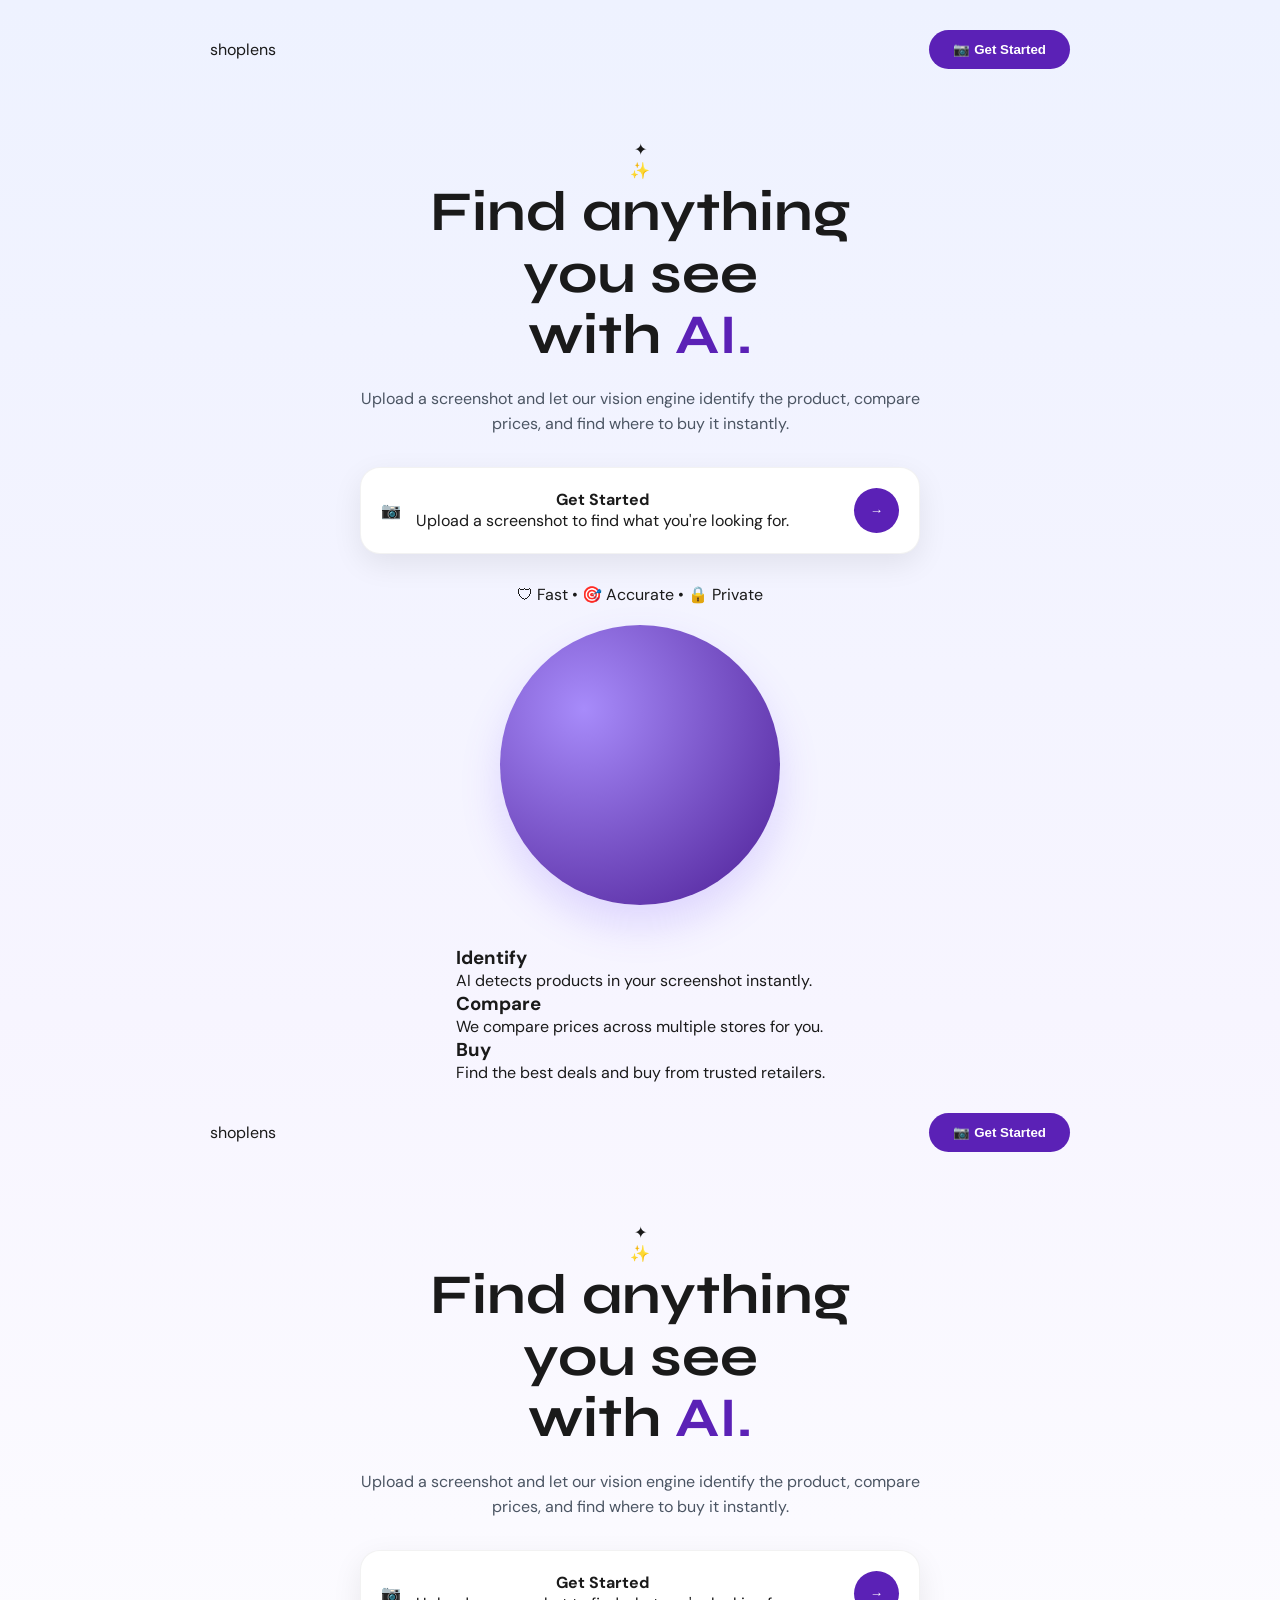
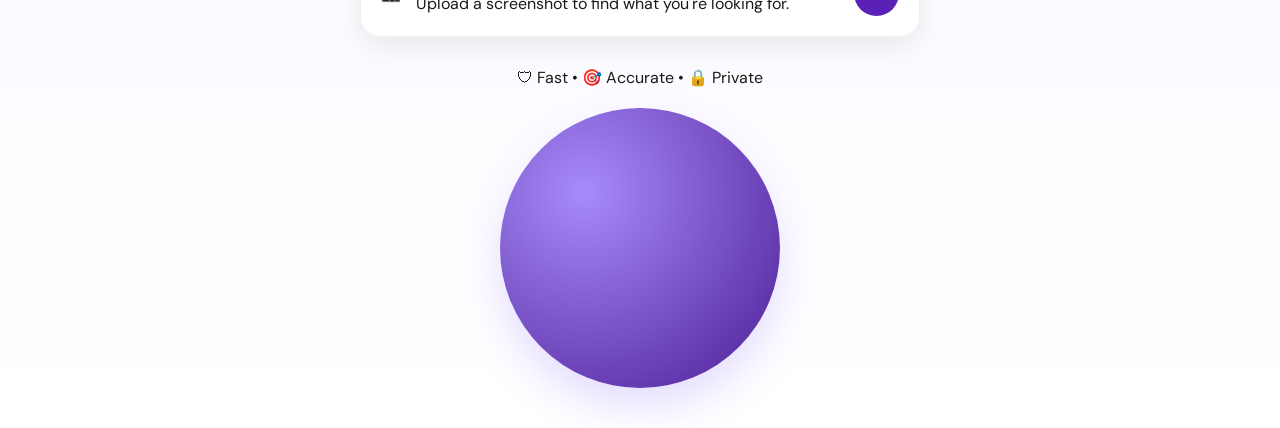
==== index.html @ 2a72f446 "Update index.html" ====
<!DOCTYPE html>
<html lang="en">
<head>
  <meta charset="UTF-8"/>
  <meta name="viewport" content="width=device-width, initial-scale=1.0"/>
  <title>Shoplens – Find Anything You See</title>
  <link rel="stylesheet" href="style.css"/>
  <link href="https://fonts.googleapis.com/css2?family=Syne:wght@700;800&family=DM+Sans:wght@400;500&display=swap" rel="stylesheet">
</head>
<body>

  <nav class="navbar">
    <div class="logo">shoplens</div>
    <button class="nav-btn">📷 Get Started</button>
  </nav>

  <section class="hero">
    <div class="sparkle sparkle-1">✦</div>
    <div class="sparkle sparkle-2">✨</div>

    <div class="hero-left">
      <h1 class="headline">
        Find anything<br>
        you see<br>
        with <span class="ai-text">AI.</span>
      </h1>
      <p class="subtext">
        Upload a screenshot and let our vision engine identify the product,
        compare prices, and find where to buy it instantly.
      </p>

      <div class="cta-card">
        <div class="cta-icon">📷</div>
        <div class="cta-words">
          <strong>Get Started</strong>
          <p>Upload a screenshot to find what you're looking for.</p>
        </div>
        <button class="arrow">→</button>
      </div>

      <div class="badges">
        <span>🛡 Fast</span> • <span>🎯 Accurate</span> • <span>🔒 Private</span>
      </div>
    </div>

    <div class="hero-right">
      <div class="orb"></div>
    </div>
  </section>

  <section class="features">
    <div class="feat">
      <h3>Identify</h3>
      <p>AI detects products in your screenshot instantly.</p>
    </div>
    <div class="feat">
      <h3>Compare</h3>
      <p>We compare prices across multiple stores for you.</p>
    </div>
    <div class="feat">
      <h3>Buy</h3>
      <p>Find the best deals and buy from trusted retailers.</p>
    </div>
  </section>

</body>
</html>
<!DOCTYPE html>
<html lang="en">
<head>
  <meta charset="UTF-8"/>
  <meta name="viewport" content="width=device-width, initial-scale=1.0"/>
  <title>Shoplens – Find Anything You See</title>
  <link rel="stylesheet" href="style.css"/>
  <!-- Google Fonts import -->
  <link href="https://fonts.googleapis.com/css2?family=Syne:wght@700;800&family=DM+Sans:wght@400;500&display=swap" rel="stylesheet">
</head>
<body>

  <nav class="navbar">
    <div class="logo">shoplens</div>
    <button class="nav-btn">📷 Get Started</button>
  </nav>

  <section class="hero">
    <!-- Sparkle elements -->
    <div class="sparkle sparkle-1">✦</div>
    <div class="sparkle sparkle-2">✨</div>

    <div class="hero-left">
      <h1 class="headline">
        Find anything<br>you see<br>with <span class="ai-text">AI.</span>
      </h1>
      <p class="subtext">
        Upload a screenshot and let our vision engine identify the product,
        compare prices, and find where to buy it instantly.
      </p>

      <div class="cta-card">
        <div class="cta-icon">📷</div>
        <div class="cta-words">
          <strong>Get Started</strong>
          <p>Upload a screenshot to find what you're looking for.</p>
        </div>
        <button class="arrow">→</button>
      </div>

      <div class="badges">
        <span>🛡 Fast</span> • <span>🎯 Accurate</span> • <span>🔒 Private</span>
      </div>
    </div>

    <div class="hero-right">
      <div class="orb"></div>
    </div>
  </section>
</body>
</html>
---- style.css ----
/* RESET */
* { margin: 0; padding: 0; box-sizing: border-box; }

body {
  font-family: 'DM Sans', sans-serif;
  /* This specific gradient matches the light, soft look from your original image */
  background: linear-gradient(180deg, #eef2ff 0%, #f7f5ff 50%, #ffffff 100%);
  color: #1a1a1a;
  min-height: 100vh;
  display: flex;
  flex-direction: column;
  align-items: center;
}

/* NAVBAR */
.navbar {
  display: flex;
  justify-content: space-between;
  align-items: center;
  width: 100%;
  max-width: 900px;
  padding: 30px 20px;
}

.nav-btn {
  background: #5b21b6;
  color: white;
  padding: 12px 24px;
  border-radius: 50px;
  border: none;
  font-weight: 600;
  cursor: pointer;
}

/* HERO SECTION - Vertical stack to match your original layout */
.hero {
  display: flex;
  flex-direction: column;
  align-items: center;
  text-align: center;
  max-width: 600px;
  padding: 40px 20px;
}

.headline { font-family: 'Syne', sans-serif; font-size: 56px; line-height: 1.1; margin-bottom: 20px; }
.ai-text { color: #5b21b6; }
.subtext { color: #4b5563; margin-bottom: 30px; line-height: 1.6; }

/* CTA CARD - The white glassmorphism look */
.cta-card {
  background: white;
  padding: 20px;
  border-radius: 20px;
  display: flex;
  align-items: center;
  gap: 15px;
  box-shadow: 0 10px 30px rgba(0,0,0,0.08);
  border: 1px solid rgba(0,0,0,0.05);
  margin-bottom: 30px;
  width: 100%;
}

.arrow {
  margin-left: auto;
  background: #5b21b6;
  color: white;
  width: 45px;
  height: 45px;
  border-radius: 50%;
  border: none;
  cursor: pointer;
}

/* ORB - Centered below content */
.hero-right {
  display: flex;
  justify-content: center;
  margin-top: 20px;
}

.orb {
  width: 280px;
  height: 280px;
  background: radial-gradient(circle at 30% 30%, #a78bfa, #4c1d95);
  border-radius: 50%;
  box-shadow: 0 20px 40px rgba(124, 92, 252, 0.2);
  animation: float 4s ease-in-out infinite;
}

@keyframes float {
  0% { transform: translateY(0px); }
  50% { transform: translateY(-15px); }
  100% { transform: translateY(0px); }
}
---- style.css ----
/* RESET */
* { margin: 0; padding: 0; box-sizing: border-box; }

body {
  font-family: 'DM Sans', sans-serif;
  /* This specific gradient matches the light, soft look from your original image */
  background: linear-gradient(180deg, #eef2ff 0%, #f7f5ff 50%, #ffffff 100%);
  color: #1a1a1a;
  min-height: 100vh;
  display: flex;
  flex-direction: column;
  align-items: center;
}

/* NAVBAR */
.navbar {
  display: flex;
  justify-content: space-between;
  align-items: center;
  width: 100%;
  max-width: 900px;
  padding: 30px 20px;
}

.nav-btn {
  background: #5b21b6;
  color: white;
  padding: 12px 24px;
  border-radius: 50px;
  border: none;
  font-weight: 600;
  cursor: pointer;
}

/* HERO SECTION - Vertical stack to match your original layout */
.hero {
  display: flex;
  flex-direction: column;
  align-items: center;
  text-align: center;
  max-width: 600px;
  padding: 40px 20px;
}

.headline { font-family: 'Syne', sans-serif; font-size: 56px; line-height: 1.1; margin-bottom: 20px; }
.ai-text { color: #5b21b6; }
.subtext { color: #4b5563; margin-bottom: 30px; line-height: 1.6; }

/* CTA CARD - The white glassmorphism look */
.cta-card {
  background: white;
  padding: 20px;
  border-radius: 20px;
  display: flex;
  align-items: center;
  gap: 15px;
  box-shadow: 0 10px 30px rgba(0,0,0,0.08);
  border: 1px solid rgba(0,0,0,0.05);
  margin-bottom: 30px;
  width: 100%;
}

.arrow {
  margin-left: auto;
  background: #5b21b6;
  color: white;
  width: 45px;
  height: 45px;
  border-radius: 50%;
  border: none;
  cursor: pointer;
}

/* ORB - Centered below content */
.hero-right {
  display: flex;
  justify-content: center;
  margin-top: 20px;
}

.orb {
  width: 280px;
  height: 280px;
  background: radial-gradient(circle at 30% 30%, #a78bfa, #4c1d95);
  border-radius: 50%;
  box-shadow: 0 20px 40px rgba(124, 92, 252, 0.2);
  animation: float 4s ease-in-out infinite;
}

@keyframes float {
  0% { transform: translateY(0px); }
  50% { transform: translateY(-15px); }
  100% { transform: translateY(0px); }
}
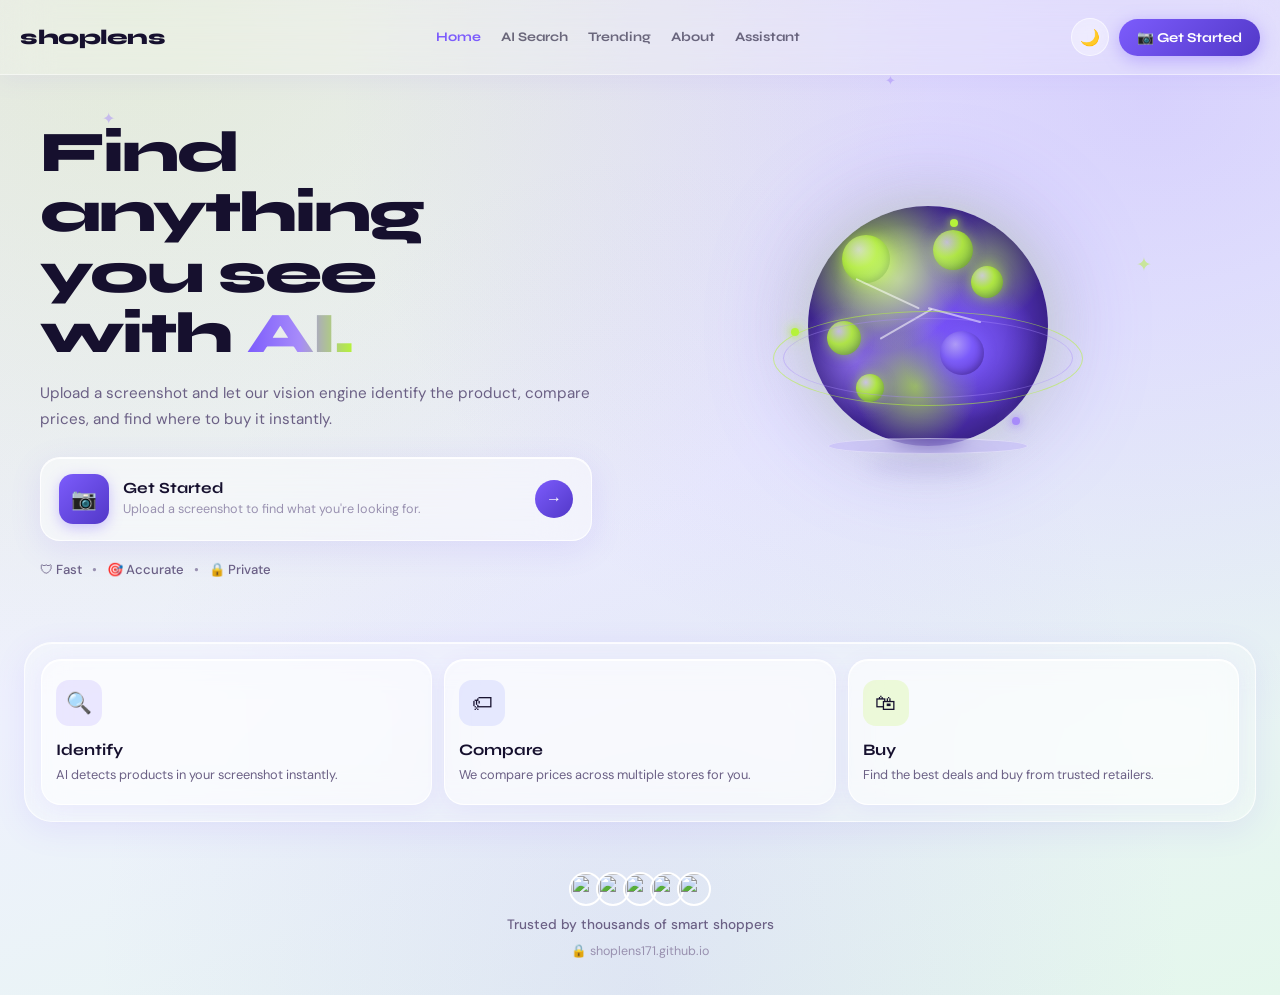
==== commit c0f958c6: "Update index.html" ====
--- a/index.html
+++ b/index.html
@@ -1,118 +1,111 @@
 <!DOCTYPE html>
-<html lang="en">
+<html lang="en" data-theme="light">
 <head>
   <meta charset="UTF-8"/>
   <meta name="viewport" content="width=device-width, initial-scale=1.0"/>
   <title>Shoplens – Find Anything You See</title>
   <link rel="stylesheet" href="style.css"/>
+  <link rel="preconnect" href="https://fonts.googleapis.com">
+  <link rel="preconnect" href="https://fonts.gstatic.com" crossorigin>
   <link href="https://fonts.googleapis.com/css2?family=Syne:wght@700;800&family=DM+Sans:wght@400;500&display=swap" rel="stylesheet">
 </head>
 <body>
+  <div class="sparkle s1">✦</div>
+  <div class="sparkle s2">✦</div>
+  <div class="sparkle s3">+</div>
+  <div class="sparkle s4">✦</div>
 
   <nav class="navbar">
     <div class="logo">shoplens</div>
-    <button class="nav-btn">📷 Get Started</button>
+    <div class="nav-links">
+      <a href="index.html" class="nav-link active">Home</a>
+      <a href="search.html" class="nav-link">AI Search</a>
+      <a href="trending.html" class="nav-link">Trending</a>
+      <a href="about.html" class="nav-link">About</a>
+      <a href="assistant.html" class="nav-link">Assistant</a>
+    </div>
+    <div class="nav-right">
+      <button class="theme-btn" onclick="toggleTheme()">🌙</button>
+      <button class="nav-btn">📷 Get Started</button>
+    </div>
   </nav>
 
   <section class="hero">
-    <div class="sparkle sparkle-1">✦</div>
-    <div class="sparkle sparkle-2">✨</div>
-
     <div class="hero-left">
       <h1 class="headline">
-        Find anything<br>
-        you see<br>
-        with <span class="ai-text">AI.</span>
+        Find anything<br>you see<br>with <span class="ai-text">AI.</span>
       </h1>
-      <p class="subtext">
-        Upload a screenshot and let our vision engine identify the product,
-        compare prices, and find where to buy it instantly.
-      </p>
-
+      <p class="subtext">Upload a screenshot and let our vision engine identify the product, compare prices, and find where to buy it instantly.</p>
       <div class="cta-card">
         <div class="cta-icon">📷</div>
         <div class="cta-words">
           <strong>Get Started</strong>
-          <p>Upload a screenshot to find what you're looking for.</p>
+          <span>Upload a screenshot to find what you're looking for.</span>
         </div>
         <button class="arrow">→</button>
       </div>
-
       <div class="badges">
-        <span>🛡 Fast</span> • <span>🎯 Accurate</span> • <span>🔒 Private</span>
+        <span>🛡 Fast</span><span class="dot">•</span>
+        <span>🎯 Accurate</span><span class="dot">•</span>
+        <span>🔒 Private</span>
       </div>
     </div>
-
     <div class="hero-right">
-      <div class="orb"></div>
+      <div class="orb-wrap">
+        <div class="orb">
+          <div class="bubble b1"></div>
+          <div class="bubble b2"></div>
+          <div class="bubble b3"></div>
+          <div class="bubble b4"></div>
+          <div class="bubble b5"></div>
+          <div class="bubble b6"></div>
+          <div class="web w1"></div>
+          <div class="web w2"></div>
+          <div class="web w3"></div>
+          <div class="shine"></div>
+        </div>
+        <div class="ring-wrap">
+          <div class="orb-ring r1"></div>
+          <div class="orb-ring r2"></div>
+        </div>
+        <div class="gdot gd1"></div>
+        <div class="gdot gd2"></div>
+        <div class="gdot gd3"></div>
+        <div class="platform"></div>
+        <div class="plat-shadow"></div>
+      </div>
     </div>
   </section>
 
   <section class="features">
     <div class="feat">
+      <div class="feat-icon purple">🔍</div>
       <h3>Identify</h3>
       <p>AI detects products in your screenshot instantly.</p>
     </div>
     <div class="feat">
+      <div class="feat-icon blue">🏷</div>
       <h3>Compare</h3>
       <p>We compare prices across multiple stores for you.</p>
     </div>
     <div class="feat">
+      <div class="feat-icon green">🛍</div>
       <h3>Buy</h3>
       <p>Find the best deals and buy from trusted retailers.</p>
     </div>
   </section>
 
+  <footer class="footer">
+    <div class="avatars">
+      <img src="https://i.pravatar.cc/40?img=1"/>
+      <img src="https://i.pravatar.cc/40?img=2"/>
+      <img src="https://i.pravatar.cc/40?img=3"/>
+      <img src="https://i.pravatar.cc/40?img=4"/>
+      <img src="https://i.pravatar.cc/40?img=5"/>
+    </div>
+    <p>Trusted by thousands of smart shoppers</p>
+    <span class="footer-link">🔒 shoplens171.github.io</span>
+  </footer>
+  <script src="script.js"></script>
 </body>
 </html>
-<!DOCTYPE html>
-<html lang="en">
-<head>
-  <meta charset="UTF-8"/>
-  <meta name="viewport" content="width=device-width, initial-scale=1.0"/>
-  <title>Shoplens – Find Anything You See</title>
-  <link rel="stylesheet" href="style.css"/>
-  <!-- Google Fonts import -->
-  <link href="https://fonts.googleapis.com/css2?family=Syne:wght@700;800&family=DM+Sans:wght@400;500&display=swap" rel="stylesheet">
-</head>
-<body>
-
-  <nav class="navbar">
-    <div class="logo">shoplens</div>
-    <button class="nav-btn">📷 Get Started</button>
-  </nav>
-
-  <section class="hero">
-    <!-- Sparkle elements -->
-    <div class="sparkle sparkle-1">✦</div>
-    <div class="sparkle sparkle-2">✨</div>
-
-    <div class="hero-left">
-      <h1 class="headline">
-        Find anything<br>you see<br>with <span class="ai-text">AI.</span>
-      </h1>
-      <p class="subtext">
-        Upload a screenshot and let our vision engine identify the product,
-        compare prices, and find where to buy it instantly.
-      </p>
-
-      <div class="cta-card">
-        <div class="cta-icon">📷</div>
-        <div class="cta-words">
-          <strong>Get Started</strong>
-          <p>Upload a screenshot to find what you're looking for.</p>
-        </div>
-        <button class="arrow">→</button>
-      </div>
-
-      <div class="badges">
-        <span>🛡 Fast</span> • <span>🎯 Accurate</span> • <span>🔒 Private</span>
-      </div>
-    </div>
-
-    <div class="hero-right">
-      <div class="orb"></div>
-    </div>
-  </section>
-</body>
-</html>
--- a/style.css
+++ b/style.css
@@ -1,94 +1,663 @@
-/* RESET */
-* { margin: 0; padding: 0; box-sizing: border-box; }
+*, *::before, *::after { box-sizing: border-box; margin: 0; padding: 0; }
+
+:root {
+  --purple: #7c5cfc;
+  --purple-dark: #5238c8;
+  --purple-light: #a78bfa;
+  --green: #b5f23a;
+  --text: #16102e;
+  --muted: #6b6085;
+  --light: #9991b0;
+  --display: 'Syne', sans-serif;
+  --body: 'DM Sans', sans-serif;
+}
+
+html, body {
+  width: 100%;
+  min-height: 100vh;
+  font-family: var(--body);
+  color: var(--text);
+  overflow-x: hidden;
+}
 
 body {
-  font-family: 'DM Sans', sans-serif;
-  /* This specific gradient matches the light, soft look from your original image */
-  background: linear-gradient(180deg, #eef2ff 0%, #f7f5ff 50%, #ffffff 100%);
-  color: #1a1a1a;
-  min-height: 100vh;
+  background:
+    radial-gradient(ellipse at 10% 0%, rgba(181,242,58,0.18) 0%, transparent 50%),
+    radial-gradient(ellipse at 90% 10%, rgba(124,92,252,0.2) 0%, transparent 50%),
+    radial-gradient(ellipse at 50% 100%, rgba(167,139,250,0.15) 0%, transparent 60%),
+    linear-gradient(160deg, #ede8fc 0%, #eef1fd 50%, #e4f7ec 100%);
+}
+
+.sparkle {
+  position: fixed;
+  color: var(--purple-light);
+  font-size: 1.2rem;
+  opacity: 0.5;
+  animation: twinkle 3s ease-in-out infinite;
+  pointer-events: none;
+  z-index: 0;
+}
+.s1 { top: 12%; left: 8%; font-size: 1rem; }
+.s2 { top: 28%; right: 10%; animation-delay: 0.8s; color: var(--green); }
+.s3 { top: 55%; left: 5%; animation-delay: 1.5s; font-size: 1.5rem; }
+.s4 { top: 8%; right: 30%; animation-delay: 2s; font-size: 0.8rem; }
+
+.navbar {
+  display: flex;
+  justify-content: space-between;
+  align-items: center;
+  padding: 18px 20px;
+  position: sticky;
+  top: 0;
+  z-index: 100;
+  background: rgba(255,255,255,0.2);
+  border-bottom: 1px solid rgba(255,255,255,0.5);
+  backdrop-filter: blur(24px);
+  -webkit-backdrop-filter: blur(24px);
+  box-shadow: 0 4px 24px rgba(124,92,252,0.08);
+}
+
+.logo {
+  font-family: var(--display);
+  font-weight: 800;
+  font-size: 1.3rem;
+  letter-spacing: -0.5px;
+  color: var(--text);
+}
+
+.nav-links {
+  display: none;
+  gap: 20px;
+  align-items: center;
+}
+
+.nav-link {
+  font-family: var(--display);
+  font-size: 0.82rem;
+  font-weight: 700;
+  color: var(--text);
+  text-decoration: none;
+  opacity: 0.6;
+  transition: opacity 0.2s;
+}
+.nav-link:hover, .nav-link.active { opacity: 1; color: var(--purple); }
+
+.nav-right {
+  display: flex;
+  align-items: center;
+  gap: 10px;
+}
+
+.theme-btn {
+  background: rgba(255,255,255,0.3);
+  border: 1.5px solid rgba(255,255,255,0.6);
+  border-radius: 50%;
+  width: 38px;
+  height: 38px;
+  font-size: 1rem;
+  cursor: pointer;
+  backdrop-filter: blur(10px);
+  transition: transform 0.2s;
+}
+.theme-btn:hover { transform: scale(1.1); }
+
+.nav-btn {
+  font-family: var(--display);
+  font-weight: 700;
+  font-size: 0.85rem;
+  padding: 10px 18px;
+  border: none;
+  border-radius: 50px;
+  background: linear-gradient(135deg, var(--purple), var(--purple-dark));
+  color: #fff;
+  cursor: pointer;
+  box-shadow: 0 4px 18px rgba(124,92,252,0.4);
+  transition: transform 0.2s;
+  white-space: nowrap;
+}
+.nav-btn:hover { transform: translateY(-2px); }
+
+.hero {
   display: flex;
   flex-direction: column;
   align-items: center;
-}
-
-/* NAVBAR */
-.navbar {
-  display: flex;
-  justify-content: space-between;
-  align-items: center;
+  padding: 32px 20px 20px;
+  position: relative;
+  z-index: 1;
+}
+
+.hero-left { width: 100%; text-align: left; z-index: 2; }
+
+.headline {
+  font-family: var(--display);
+  font-weight: 800;
+  font-size: 2.8rem;
+  line-height: 1.05;
+  letter-spacing: -2px;
+  margin-bottom: 16px;
+  color: var(--text);
+}
+
+.ai-text {
+  background: linear-gradient(90deg, #7c5cfc 0%, #a78bfa 50%, #b5f23a 100%);
+  -webkit-background-clip: text;
+  -webkit-text-fill-color: transparent;
+  background-clip: text;
+}
+
+.subtext {
+  font-size: 0.95rem;
+  line-height: 1.7;
+  color: var(--muted);
+  margin-bottom: 24px;
+}
+
+.cta-card {
+  display: flex;
+  align-items: center;
+  gap: 14px;
+  background: rgba(255,255,255,0.45);
+  border: 1.5px solid rgba(255,255,255,0.8);
+  border-radius: 20px;
+  padding: 16px 18px;
+  margin-bottom: 20px;
+  backdrop-filter: blur(24px);
+  -webkit-backdrop-filter: blur(24px);
+  box-shadow: 0 8px 32px rgba(124,92,252,0.12), inset 0 1px 0 rgba(255,255,255,0.9);
+  cursor: pointer;
+  transition: transform 0.2s;
+}
+.cta-card:hover { transform: translateY(-3px); }
+
+.cta-icon {
+  width: 50px;
+  height: 50px;
+  border-radius: 14px;
+  background: linear-gradient(135deg, var(--purple), var(--purple-dark));
+  display: flex;
+  align-items: center;
+  justify-content: center;
+  font-size: 1.3rem;
+  flex-shrink: 0;
+  box-shadow: 0 4px 14px rgba(124,92,252,0.35);
+}
+
+.cta-words { flex: 1; display: flex; flex-direction: column; gap: 3px; }
+.cta-words strong { font-family: var(--display); font-size: 0.97rem; font-weight: 700; color: var(--text); }
+.cta-words span { font-size: 0.79rem; color: var(--light); line-height: 1.4; }
+
+.arrow {
+  width: 38px; height: 38px;
+  border-radius: 50%;
+  background: linear-gradient(135deg, var(--purple), var(--purple-dark));
+  border: none; color: #fff; font-size: 1rem;
+  cursor: pointer; flex-shrink: 0;
+}
+
+.badges {
+  display: flex;
+  align-items: center;
+  gap: 10px;
+  font-size: 0.82rem;
+  color: var(--muted);
+  font-weight: 500;
+  margin-bottom: 32px;
+}
+.badges .dot { color: var(--light); }
+
+.hero-right {
   width: 100%;
+  display: flex;
+  justify-content: center;
+  align-items: center;
+  margin: 8px 0;
+}
+
+.orb-wrap {
+  position: relative;
+  width: 220px;
+  height: 260px;
+  display: flex;
+  flex-direction: column;
+  align-items: center;
+  animation: float 4s ease-in-out infinite;
+  perspective: 600px;
+}
+
+.orb {
+  width: 200px; height: 200px;
+  border-radius: 50%;
+  position: relative;
+  background:
+    radial-gradient(circle at 30% 25%, rgba(181,242,58,0.95) 0%, transparent 35%),
+    radial-gradient(circle at 68% 60%, rgba(124,92,252,0.9) 0%, transparent 32%),
+    radial-gradient(circle at 45% 75%, rgba(181,242,58,0.7) 0%, transparent 28%),
+    radial-gradient(circle at 20% 65%, rgba(167,139,250,0.6) 0%, transparent 25%),
+    radial-gradient(circle at 75% 25%, rgba(181,242,58,0.5) 0%, transparent 22%),
+    radial-gradient(circle at 50% 50%, #7a4fff 0%, #2a1570 100%);
+  box-shadow: 0 0 60px rgba(181,242,58,0.3), 0 0 100px rgba(124,92,252,0.4), inset 0 0 40px rgba(0,0,0,0.2);
+  overflow: hidden;
+  flex-shrink: 0;
+}
+
+.shine {
+  position: absolute;
+  width: 55%; height: 45%;
+  border-radius: 50%;
+  background: radial-gradient(ellipse, rgba(255,255,255,0.35) 0%, transparent 70%);
+  top: 8%; left: 10%;
+  transform: rotate(-20deg);
+}
+
+.bubble {
+  position: absolute;
+  border-radius: 50%;
+  background: radial-gradient(circle at 35% 30%, rgba(255,255,255,0.6), rgba(181,242,58,0.9) 40%, rgba(120,200,40,0.7));
+  box-shadow: inset -2px -2px 6px rgba(0,0,0,0.15), 0 0 12px rgba(181,242,58,0.5);
+}
+.b1 { width: 48px; height: 48px; top: 12%; left: 14%; }
+.b2 { width: 40px; height: 40px; top: 10%; left: 52%; }
+.b3 { width: 34px; height: 34px; top: 48%; left: 8%; }
+.b4 { width: 44px; height: 44px; top: 52%; left: 55%; background: radial-gradient(circle at 35% 30%, rgba(255,255,255,0.4), rgba(124,92,252,0.8) 40%, rgba(80,40,180,0.7)); box-shadow: inset -2px -2px 6px rgba(0,0,0,0.2), 0 0 12px rgba(124,92,252,0.5); }
+.b5 { width: 28px; height: 28px; top: 70%; left: 20%; }
+.b6 { width: 32px; height: 32px; top: 25%; left: 68%; }
+
+.web { position: absolute; background: rgba(255,255,255,0.55); height: 1.5px; transform-origin: left center; border-radius: 2px; }
+.w1 { width: 70px; top: 30%; left: 20%; transform: rotate(25deg); }
+.w2 { width: 60px; top: 55%; left: 30%; transform: rotate(-30deg); }
+.w3 { width: 55px; top: 42%; left: 50%; transform: rotate(15deg); }
+
+.ring-wrap {
+  position: absolute;
+  top: 50%; left: 50%;
+  transform: translate(-50%, -54%);
+  width: 200px; height: 200px;
+  transform-style: preserve-3d;
+  perspective: 800px;
+}
+
+.orb-ring { position: absolute; border-radius: 50%; top: 50%; left: 50%; }
+
+.r1 {
+  width: 260px; height: 80px;
+  border: 1.5px solid rgba(181,242,58,0.55);
+  margin-left: -130px; margin-top: -40px;
+  transform-style: preserve-3d;
+  animation: spinRing1 7s linear infinite;
+}
+
+.r2 {
+  width: 240px; height: 68px;
+  border: 1.5px solid rgba(167,139,250,0.4);
+  margin-left: -120px; margin-top: -34px;
+  transform-style: preserve-3d;
+  animation: spinRing2 10s linear infinite;
+}
+
+.gdot { position: absolute; border-radius: 50%; width: 8px; height: 8px; }
+.gd1 { background: #b5f23a; box-shadow: 0 0 8px #b5f23a, 0 0 18px #b5f23a; top: 4%; left: 58%; animation: blink 2s ease-in-out infinite; }
+.gd2 { background: #a78bfa; box-shadow: 0 0 8px #a78bfa, 0 0 18px #a78bfa; top: 66%; left: 80%; animation: blink 2.8s ease-in-out infinite 0.6s; }
+.gd3 { background: #b5f23a; box-shadow: 0 0 8px #b5f23a, 0 0 18px #b5f23a; top: 38%; left: 1%; animation: blink 3.2s ease-in-out infinite 1.2s; }
+
+.platform { width: 160px; height: 16px; border-radius: 50%; background: rgba(180,160,255,0.3); border: 1px solid rgba(255,255,255,0.4); backdrop-filter: blur(8px); margin-top: -8px; flex-shrink: 0; }
+.plat-shadow { width: 120px; height: 12px; border-radius: 50%; background: rgba(100,70,220,0.2); filter: blur(10px); margin-top: 4px; }
+
+.features {
+  display: flex;
+  gap: 12px;
+  padding: 16px;
+  flex-wrap: nowrap;
+  position: relative;
+  z-index: 1;
+  background: rgba(255,255,255,0.25);
+  border-radius: 28px;
+  border: 1px solid rgba(255,255,255,0.7);
+  backdrop-filter: blur(20px);
+  -webkit-backdrop-filter: blur(20px);
+  margin: 0 16px 32px;
+  box-shadow: 0 8px 32px rgba(124,92,252,0.1), inset 0 1px 0 rgba(255,255,255,0.8);
+  overflow-x: auto;
+}
+
+.feat {
+  flex: 1;
+  min-width: 120px;
+  background: rgba(255,255,255,0.5);
+  border: 1.5px solid rgba(255,255,255,0.9);
+  border-radius: 20px;
+  padding: 20px 14px;
+  backdrop-filter: blur(24px);
+  -webkit-backdrop-filter: blur(24px);
+  box-shadow: 0 4px 20px rgba(124,92,252,0.08), inset 0 1px 0 rgba(255,255,255,0.9);
+  transition: transform 0.25s;
+}
+.feat:hover { transform: translateY(-4px); }
+
+.feat-icon { width: 46px; height: 46px; border-radius: 13px; display: flex; align-items: center; justify-content: center; font-size: 1.3rem; margin-bottom: 14px; }
+.feat-icon.purple { background: rgba(124,92,252,0.13); }
+.feat-icon.blue { background: rgba(90,110,255,0.12); }
+.feat-icon.green { background: rgba(181,242,58,0.18); }
+
+.feat h3 { font-family: var(--display); font-size: 1rem; font-weight: 700; margin-bottom: 6px; color: var(--text); }
+.feat p { font-size: 0.8rem; color: var(--muted); line-height: 1.5; }
+
+.footer { display: flex; flex-direction: column; align-items: center; gap: 10px; padding: 10px 20px 36px; text-align: center; }
+.avatars { display: flex; }
+.avatars img { width: 34px; height: 34px; border-radius: 50%; border: 2px solid white; margin-left: -7px; object-fit: cover; }
+.avatars img:first-child { margin-left: 0; }
+.footer p { font-size: 0.85rem; color: var(--muted); font-weight: 500; }
+.footer-link { font-size: 0.78rem; color: var(--light); }
+
+/* PAGE HERO */
+.page-hero {
+  text-align: center;
+  padding: 60px 24px 40px;
+  position: relative;
+  z-index: 1;
+}
+.page-hero h1 {
+  font-family: var(--display);
+  font-size: clamp(2rem, 6vw, 3rem);
+  font-weight: 800;
+  letter-spacing: -1.5px;
+  color: var(--text);
+  margin-bottom: 12px;
+}
+.page-hero p {
+  font-size: 1rem;
+  color: var(--muted);
+  max-width: 480px;
+  margin: 0 auto;
+  line-height: 1.7;
+}
+
+/* SEARCH PAGE */
+.search-box {
+  max-width: 600px;
+  margin: 0 auto 40px;
+  padding: 0 20px;
+  position: relative;
+  z-index: 1;
+}
+.search-input-wrap {
+  display: flex;
+  gap: 10px;
+  background: rgba(255,255,255,0.45);
+  border: 1.5px solid rgba(255,255,255,0.8);
+  border-radius: 20px;
+  padding: 14px 16px;
+  backdrop-filter: blur(24px);
+  box-shadow: 0 8px 32px rgba(124,92,252,0.12);
+  margin-bottom: 16px;
+}
+.search-input {
+  flex: 1;
+  border: none;
+  background: transparent;
+  font-family: var(--body);
+  font-size: 0.95rem;
+  color: var(--text);
+  outline: none;
+}
+.search-input::placeholder { color: var(--light); }
+.search-submit {
+  background: linear-gradient(135deg, var(--purple), var(--purple-dark));
+  border: none;
+  border-radius: 12px;
+  color: #fff;
+  font-family: var(--display);
+  font-weight: 700;
+  font-size: 0.85rem;
+  padding: 10px 18px;
+  cursor: pointer;
+  transition: transform 0.2s;
+}
+.search-submit:hover { transform: scale(1.05); }
+
+.search-tags {
+  display: flex;
+  gap: 8px;
+  flex-wrap: wrap;
+}
+.tag {
+  background: rgba(124,92,252,0.1);
+  border: 1px solid rgba(124,92,252,0.2);
+  border-radius: 50px;
+  padding: 6px 14px;
+  font-size: 0.78rem;
+  color: var(--purple);
+  cursor: pointer;
+  font-family: var(--display);
+  font-weight: 700;
+  transition: background 0.2s;
+}
+.tag:hover { background: rgba(124,92,252,0.2); }
+
+.results-grid {
+  display: grid;
+  grid-template-columns: repeat(auto-fill, minmax(280px, 1fr));
+  gap: 16px;
+  padding: 0 20px 40px;
   max-width: 900px;
-  padding: 30px 20px;
-}
-
-.nav-btn {
-  background: #5b21b6;
-  color: white;
-  padding: 12px 24px;
+  margin: 0 auto;
+  position: relative;
+  z-index: 1;
+}
+
+.result-card {
+  background: rgba(255,255,255,0.45);
+  border: 1.5px solid rgba(255,255,255,0.8);
+  border-radius: 20px;
+  padding: 20px;
+  backdrop-filter: blur(24px);
+  box-shadow: 0 8px 32px rgba(124,92,252,0.08);
+  transition: transform 0.2s;
+}
+.result-card:hover { transform: translateY(-4px); }
+.result-card h3 { font-family: var(--display); font-size: 1rem; font-weight: 700; color: var(--text); margin-bottom: 8px; }
+.result-card p { font-size: 0.82rem; color: var(--muted); line-height: 1.55; }
+.result-badge {
+  display: inline-block;
+  margin-top: 10px;
+  padding: 4px 12px;
   border-radius: 50px;
+  font-size: 0.75rem;
+  font-family: var(--display);
+  font-weight: 700;
+}
+.badge-safe { background: rgba(181,242,58,0.2); color: #5a8a00; }
+.badge-caution { background: rgba(255,180,0,0.15); color: #a06800; }
+.badge-scam { background: rgba(255,80,80,0.15); color: #c00; }
+
+/* TRENDING PAGE */
+.trending-grid {
+  display: grid;
+  grid-template-columns: repeat(auto-fill, minmax(160px, 1fr));
+  gap: 16px;
+  padding: 0 20px 40px;
+  max-width: 900px;
+  margin: 0 auto;
+  position: relative;
+  z-index: 1;
+}
+.trend-card {
+  background: rgba(255,255,255,0.45);
+  border: 1.5px solid rgba(255,255,255,0.8);
+  border-radius: 20px;
+  padding: 20px 16px;
+  backdrop-filter: blur(24px);
+  box-shadow: 0 8px 32px rgba(124,92,252,0.08);
+  text-align: center;
+  transition: transform 0.2s;
+}
+.trend-card:hover { transform: translateY(-4px); }
+.trend-emoji { font-size: 2.5rem; margin-bottom: 12px; }
+.trend-card h3 { font-family: var(--display); font-size: 0.95rem; font-weight: 700; color: var(--text); margin-bottom: 6px; }
+.trend-card p { font-size: 0.78rem; color: var(--muted); }
+.trend-hot { display: inline-block; margin-top: 8px; background: rgba(124,92,252,0.12); color: var(--purple); border-radius: 50px; padding: 3px 10px; font-size: 0.72rem; font-family: var(--display); font-weight: 700; }
+
+/* ABOUT PAGE */
+.about-section {
+  max-width: 700px;
+  margin: 0 auto;
+  padding: 0 20px 60px;
+  position: relative;
+  z-index: 1;
+}
+.about-card {
+  background: rgba(255,255,255,0.45);
+  border: 1.5px solid rgba(255,255,255,0.8);
+  border-radius: 24px;
+  padding: 28px 24px;
+  backdrop-filter: blur(24px);
+  box-shadow: 0 8px 32px rgba(124,92,252,0.08);
+  margin-bottom: 20px;
+}
+.about-card h2 { font-family: var(--display); font-size: 1.2rem; font-weight: 800; color: var(--text); margin-bottom: 10px; }
+.about-card p { font-size: 0.88rem; color: var(--muted); line-height: 1.7; }
+.team-grid { display: grid; grid-template-columns: repeat(3, 1fr); gap: 16px; margin-top: 20px; }
+.team-member { text-align: center; }
+.team-member img { width: 64px; height: 64px; border-radius: 50%; border: 3px solid rgba(124,92,252,0.3); margin-bottom: 8px; }
+.team-member h4 { font-family: var(--display); font-size: 0.85rem; font-weight: 700; color: var(--text); }
+.team-member p { font-size: 0.72rem; color: var(--muted); }
+
+/* ASSISTANT PAGE */
+.chat-wrap {
+  max-width: 600px;
+  margin: 0 auto;
+  padding: 0 20px 120px;
+  position: relative;
+  z-index: 1;
+}
+.chat-messages {
+  display: flex;
+  flex-direction: column;
+  gap: 16px;
+  margin-bottom: 20px;
+}
+.msg {
+  display: flex;
+  gap: 10px;
+  align-items: flex-end;
+}
+.msg.user { flex-direction: row-reverse; }
+.msg-bubble {
+  max-width: 80%;
+  padding: 12px 16px;
+  border-radius: 18px;
+  font-size: 0.88rem;
+  line-height: 1.55;
+}
+.msg.bot .msg-bubble {
+  background: rgba(255,255,255,0.5);
+  border: 1.5px solid rgba(255,255,255,0.8);
+  backdrop-filter: blur(20px);
+  color: var(--text);
+  border-bottom-left-radius: 4px;
+}
+.msg.user .msg-bubble {
+  background: linear-gradient(135deg, var(--purple), var(--purple-dark));
+  color: #fff;
+  border-bottom-right-radius: 4px;
+}
+.msg-avatar {
+  width: 32px; height: 32px;
+  border-radius: 50%;
+  background: linear-gradient(135deg, var(--purple), var(--purple-dark));
+  display: flex;
+  align-items: center;
+  justify-content: center;
+  font-size: 0.9rem;
+  flex-shrink: 0;
+}
+
+.chat-input-bar {
+  position: fixed;
+  bottom: 0; left: 0; right: 0;
+  padding: 16px 20px;
+  background: rgba(237,232,252,0.85);
+  backdrop-filter: blur(20px);
+  border-top: 1px solid rgba(255,255,255,0.5);
+  display: flex;
+  gap: 10px;
+  max-width: 600px;
+  margin: 0 auto;
+}
+.chat-input {
+  flex: 1;
+  background: rgba(255,255,255,0.6);
+  border: 1.5px solid rgba(255,255,255,0.9);
+  border-radius: 50px;
+  padding: 12px 18px;
+  font-family: var(--body);
+  font-size: 0.9rem;
+  color: var(--text);
+  outline: none;
+}
+.chat-send {
+  width: 44px; height: 44px;
+  border-radius: 50%;
+  background: linear-gradient(135deg, var(--purple), var(--purple-dark));
   border: none;
-  font-weight: 600;
+  color: #fff;
+  font-size: 1.1rem;
   cursor: pointer;
-}
-
-/* HERO SECTION - Vertical stack to match your original layout */
-.hero {
-  display: flex;
-  flex-direction: column;
-  align-items: center;
-  text-align: center;
-  max-width: 600px;
-  padding: 40px 20px;
-}
-
-.headline { font-family: 'Syne', sans-serif; font-size: 56px; line-height: 1.1; margin-bottom: 20px; }
-.ai-text { color: #5b21b6; }
-.subtext { color: #4b5563; margin-bottom: 30px; line-height: 1.6; }
-
-/* CTA CARD - The white glassmorphism look */
-.cta-card {
-  background: white;
-  padding: 20px;
-  border-radius: 20px;
-  display: flex;
-  align-items: center;
-  gap: 15px;
-  box-shadow: 0 10px 30px rgba(0,0,0,0.08);
-  border: 1px solid rgba(0,0,0,0.05);
-  margin-bottom: 30px;
-  width: 100%;
-}
-
-.arrow {
-  margin-left: auto;
-  background: #5b21b6;
-  color: white;
-  width: 45px;
-  height: 45px;
-  border-radius: 50%;
-  border: none;
-  cursor: pointer;
-}
-
-/* ORB - Centered below content */
-.hero-right {
-  display: flex;
-  justify-content: center;
-  margin-top: 20px;
-}
-
-.orb {
-  width: 280px;
-  height: 280px;
-  background: radial-gradient(circle at 30% 30%, #a78bfa, #4c1d95);
-  border-radius: 50%;
-  box-shadow: 0 20px 40px rgba(124, 92, 252, 0.2);
-  animation: float 4s ease-in-out infinite;
-}
-
-@keyframes float {
-  0% { transform: translateY(0px); }
-  50% { transform: translateY(-15px); }
-  100% { transform: translateY(0px); }
-}
+  flex-shrink: 0;
+  transition: transform 0.2s;
+}
+.chat-send:hover { transform: scale(1.1); }
+
+/* ANIMATIONS */
+@keyframes float { 0%, 100% { transform: translateY(0); } 50% { transform: translateY(-14px); } }
+@keyframes spinRing1 { from { transform: rotateX(72deg) rotateZ(0deg); } to { transform: rotateX(72deg) rotateZ(360deg); } }
+@keyframes spinRing2 { from { transform: rotateX(72deg) rotateZ(0deg); } to { transform: rotateX(72deg) rotateZ(-360deg); } }
+@keyframes blink { 0%, 100% { opacity: 1; transform: scale(1); } 50% { opacity: 0.3; transform: scale(0.5); } }
+@keyframes twinkle { 0%, 100% { opacity: 0.3; transform: scale(0.9) rotate(0deg); } 50% { opacity: 0.8; transform: scale(1.2) rotate(20deg); } }
+
+/* DARK THEME */
+[data-theme="dark"] body {
+  background:
+    radial-gradient(ellipse at 10% 0%, rgba(181,242,58,0.06) 0%, transparent 50%),
+    radial-gradient(ellipse at 90% 10%, rgba(124,92,252,0.12) 0%, transparent 50%),
+    linear-gradient(160deg, #0d0a1a 0%, #110d2e 50%, #0a1a12 100%);
+}
+[data-theme="dark"] .navbar { background: rgba(15,10,30,0.8); border-bottom-color: rgba(124,92,252,0.2); }
+[data-theme="dark"] .logo,
+[data-theme="dark"] .headline,
+[data-theme="dark"] .feat h3,
+[data-theme="dark"] .cta-words strong,
+[data-theme="dark"] .page-hero h1,
+[data-theme="dark"] .about-card h2,
+[data-theme="dark"] .trend-card h3,
+[data-theme="dark"] .result-card h3 { color: #fff; }
+[data-theme="dark"] .nav-link { color: rgba(255,255,255,0.7); }
+[data-theme="dark"] .nav-link:hover, [data-theme="dark"] .nav-link.active { color: var(--purple-light); }
+[data-theme="dark"] .cta-card,
+[data-theme="dark"] .feat,
+[data-theme="dark"] .result-card,
+[data-theme="dark"] .trend-card,
+[data-theme="dark"] .about-card,
+[data-theme="dark"] .msg.bot .msg-bubble { background: rgba(255,255,255,0.04); border-color: rgba(124,92,252,0.2); }
+[data-theme="dark"] .features { background: rgba(255,255,255,0.02); border-color: rgba(124,92,252,0.15); }
+[data-theme="dark"] .search-input-wrap { background: rgba(255,255,255,0.05); border-color: rgba(124,92,252,0.2); }
+[data-theme="dark"] .search-input { color: #fff; }
+[data-theme="dark"] .chat-input-bar { background: rgba(10,8,25,0.9); border-top-color: rgba(124,92,252,0.2); }
+[data-theme="dark"] .chat-input { background: rgba(255,255,255,0.07); border-color: rgba(124,92,252,0.3); color: #fff; }
+[data-theme="dark"] .msg.bot .msg-bubble { color: #e0d8ff; }
+[data-theme="dark"] .theme-btn { background: rgba(124,92,252,0.2); border-color: rgba(124,92,252,0.4); }
+
+/* DESKTOP */
+@media (min-width: 651px) {
+  .nav-links { display: flex; }
+  .hero { flex-direction: row; justify-content: space-between; padding: 48px 40px 32px; gap: 24px; }
+  .hero-left { flex: 1.1; max-width: 46%; }
+  .hero-right { flex: 0.9; margin: 0; }
+  .orb-wrap { width: 280px; height: 320px; }
+  .orb { width: 240px; height: 240px; }
+  .r1 { width: 310px; height: 95px; margin-left: -155px; margin-top: -47px; }
+  .r2 { width: 290px; height: 80px; margin-left: -145px; margin-top: -40px; }
+  .platform { width: 200px; }
+  .headline { font-size: clamp(2.4rem, 5vw, 3.6rem); }
+  .features { overflow-x: visible; margin: 0 24px 40px; }
+  .chat-input-bar { left: 50%; transform: translateX(-50%); border-radius: 20px 20px 0 0; }
+}
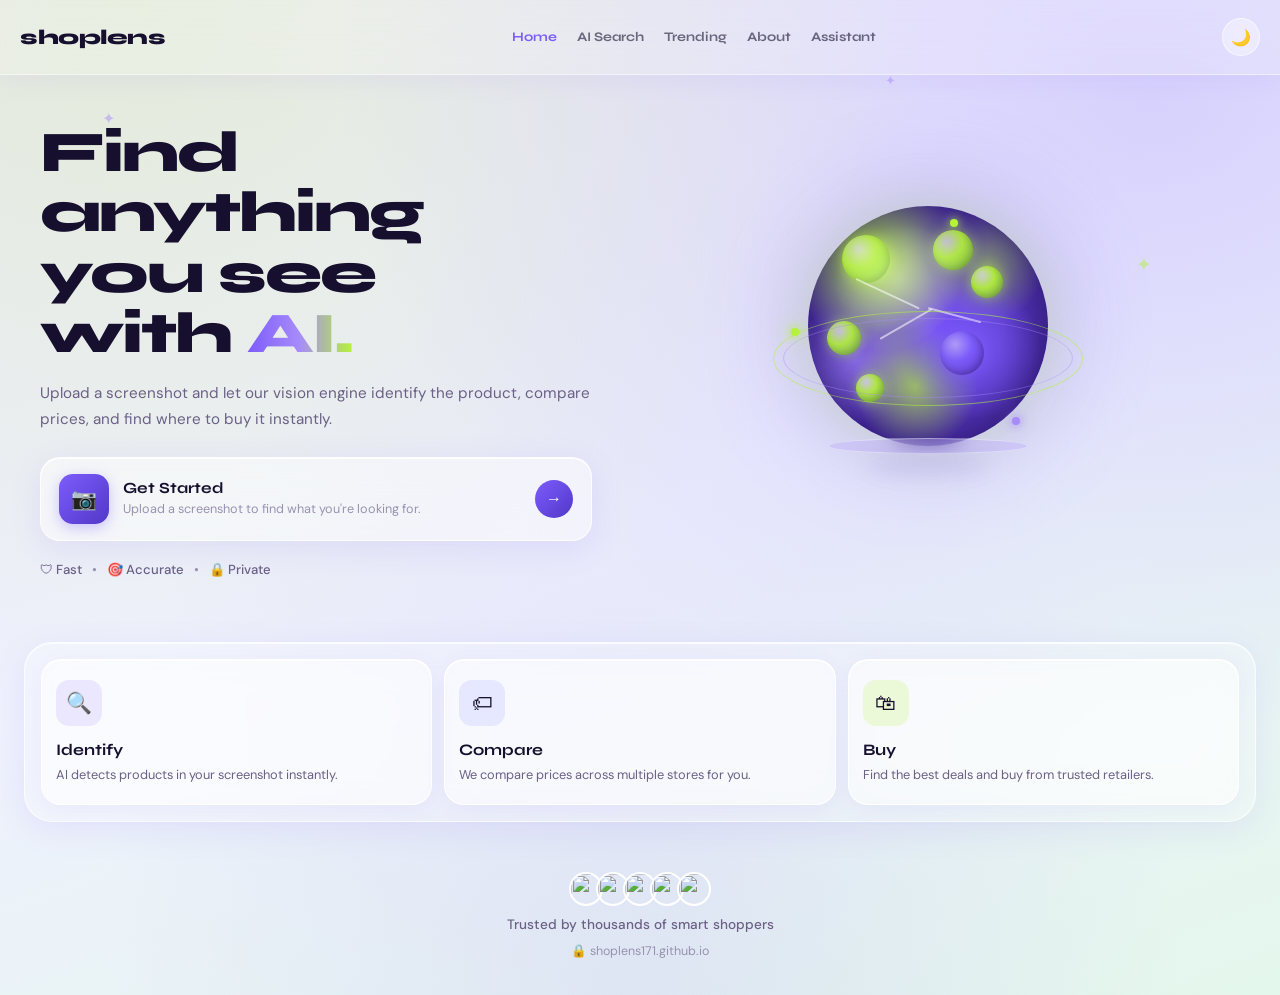
==== commit 741b0cb9: "Update index.html" ====
--- a/index.html
+++ b/index.html
@@ -24,10 +24,10 @@
       <a href="about.html" class="nav-link">About</a>
       <a href="assistant.html" class="nav-link">Assistant</a>
     </div>
-    <div class="nav-right">
-      <button class="theme-btn" onclick="toggleTheme()">🌙</button>
-      <button class="nav-btn">📷 Get Started</button>
-    </div>
+   <div class="nav-right">
+  <button class="theme-btn" onclick="toggleTheme()">🌙</button>
+</div>
+
   </nav>
 
   <section class="hero">
--- a/style.css
+++ b/style.css
@@ -661,3 +661,12 @@
   .features { overflow-x: visible; margin: 0 24px 40px; }
   .chat-input-bar { left: 50%; transform: translateX(-50%); border-radius: 20px 20px 0 0; }
 }
+@media (max-width: 650px) {
+  .nav-links {
+    display: flex !important;
+    gap: 10px !important;
+  }
+  .nav-link {
+    font-size: 0.7rem !important;
+  }
+}
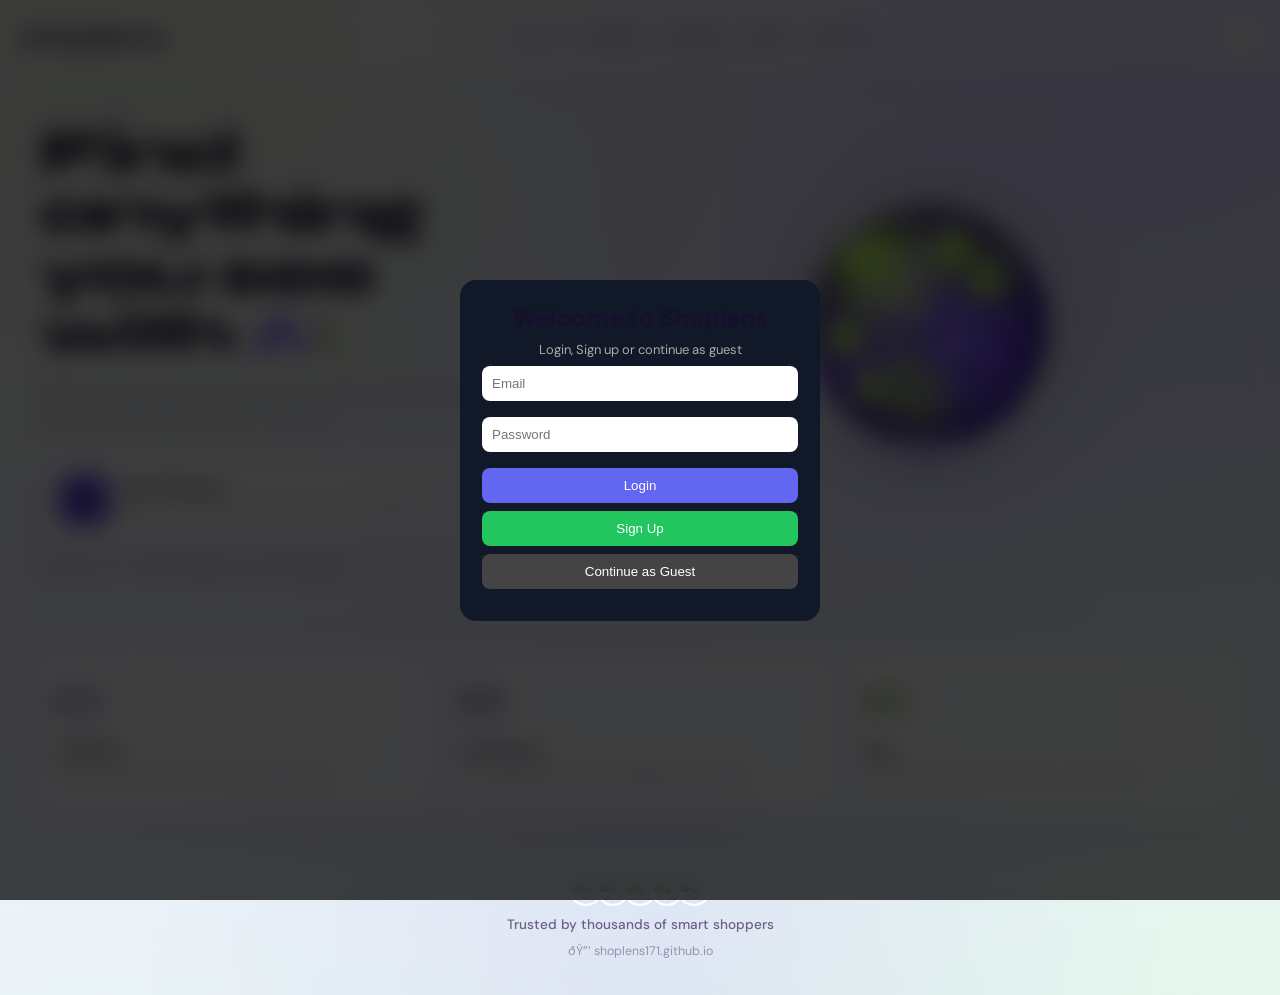
==== commit 906f4c63: "Update index.html" ====
--- a/index.html
+++ b/index.html
@@ -1,3 +1,55 @@
+<div id="authOverlay" style="
+  position: fixed;
+  inset: 0;
+  background: rgba(0,0,0,0.75);
+  backdrop-filter: blur(12px);
+  display: flex;
+  justify-content: center;
+  align-items: center;
+  z-index: 999999;
+">
+
+  <div style="
+    width: 90%;
+    max-width: 360px;
+    background: #111827;
+    padding: 22px;
+    border-radius: 16px;
+    text-align: center;
+    animation: pop 0.3s ease;
+  ">
+
+    <h2 style="margin-bottom:8px;">Welcome to Shoplens</h2>
+    <p style="color:#aaa;font-size:13px;">Login, Sign up or continue as guest</p>
+
+    <input id="email" type="email" placeholder="Email"
+      style="width:100%;padding:10px;margin:8px 0;border-radius:8px;border:none;">
+
+    <input id="password" type="password" placeholder="Password"
+      style="width:100%;padding:10px;margin:8px 0;border-radius:8px;border:none;">
+
+    <button onclick="login()" style="
+      width:100%;padding:10px;margin-top:8px;
+      background:#6366f1;color:white;
+      border:none;border-radius:8px;
+    ">Login</button>
+
+    <button onclick="signup()" style="
+      width:100%;padding:10px;margin-top:8px;
+      background:#22c55e;color:white;
+      border:none;border-radius:8px;
+    ">Sign Up</button>
+
+    <button onclick="guest()" style="
+      width:100%;padding:10px;margin-top:8px;
+      background:#444;color:white;
+      border:none;border-radius:8px;
+    ">Continue as Guest</button>
+
+    <p id="msg" style="color:#aaa;font-size:12px;margin-top:10px;"></p>
+
+  </div>
+</div>
 <!DOCTYPE html>
 <html lang="en" data-theme="light">
 <head>
@@ -36,14 +88,15 @@
         Find anything<br>you see<br>with <span class="ai-text">AI.</span>
       </h1>
       <p class="subtext">Upload a screenshot and let our vision engine identify the product, compare prices, and find where to buy it instantly.</p>
-      <div class="cta-card">
-        <div class="cta-icon">📷</div>
-        <div class="cta-words">
-          <strong>Get Started</strong>
-          <span>Upload a screenshot to find what you're looking for.</span>
-        </div>
-        <button class="arrow">→</button>
-      </div>
+      <div class="cta-card" id="scanTrigger" style="cursor: pointer;">
+  <div class="cta-icon">📷</div>
+  <div class="cta-words">
+    <strong>Get Started</strong>
+    <span>Upload a screenshot to find what you're looking for.</span>
+  </div>
+  <div class="arrow">→</div>
+</div>
+
       <div class="badges">
         <span>🛡 Fast</span><span class="dot">•</span>
         <span>🎯 Accurate</span><span class="dot">•</span>
@@ -109,3 +162,73 @@
   <script src="script.js"></script>
 </body>
 </html>
+<script src="https://cdn.jsdelivr.net/npm/@supabase/supabase-js@2"></script>
+
+<script>
+const SUPABASE_URL = "https://udpfyqxmfbjndheshfme.supabase.co";
+const SUPABASE_KEY = "eyJhbGciOiJIUzI1NiIsInR5cCI6IkpXVCJ9.eyJpc3MiOiJzdXBhYmFzZSIsInJlZiI6InVkcGZ5cXhtZmJqbmRoZXNoZm1lIiwicm9sZSI6ImFub24iLCJpYXQiOjE3ODIyMDY1NjMsImV4cCI6MjA5Nzc4MjU2M30.9g5CnbRzPPMXXucBgcl6CgIQOLH4d0Mp-HVp8zuC_uc";
+
+const client = supabase.createClient(SUPABASE_URL, SUPABASE_KEY);
+
+// ---------------- CHECK SESSION ----------------
+async function checkAuth() {
+  const { data: { user } } = await client.auth.getUser();
+
+  if (user) {
+    hideOverlay();
+  }
+}
+
+checkAuth();
+
+// keep session alive on refresh
+client.auth.onAuthStateChange((event, session) => {
+  if (session) hideOverlay();
+});
+
+function hideOverlay() {
+  const overlay = document.getElementById("authOverlay");
+  if (overlay) overlay.style.display = "none";
+}
+
+// ---------------- LOGIN ----------------
+async function login() {
+  const email = document.getElementById("email").value;
+  const password = document.getElementById("password").value;
+
+  const { error } = await client.auth.signInWithPassword({
+    email,
+    password
+  });
+
+  if (error) {
+    document.getElementById("msg").innerText = error.message;
+  } else {
+    hideOverlay();
+  }
+}
+
+// ---------------- SIGNUP ----------------
+async function signup() {
+  const email = document.getElementById("email").value;
+  const password = document.getElementById("password").value;
+
+  const { error } = await client.auth.signUp({
+    email,
+    password
+  });
+
+  if (error) {
+    document.getElementById("msg").innerText = error.message;
+  } else {
+    document.getElementById("msg").innerText =
+      "Signup successful! Check email if confirmation is enabled.";
+  }
+}
+
+// ---------------- GUEST ----------------
+function guest() {
+  localStorage.setItem("guest", "true");
+  hideOverlay();
+}
+</script>
